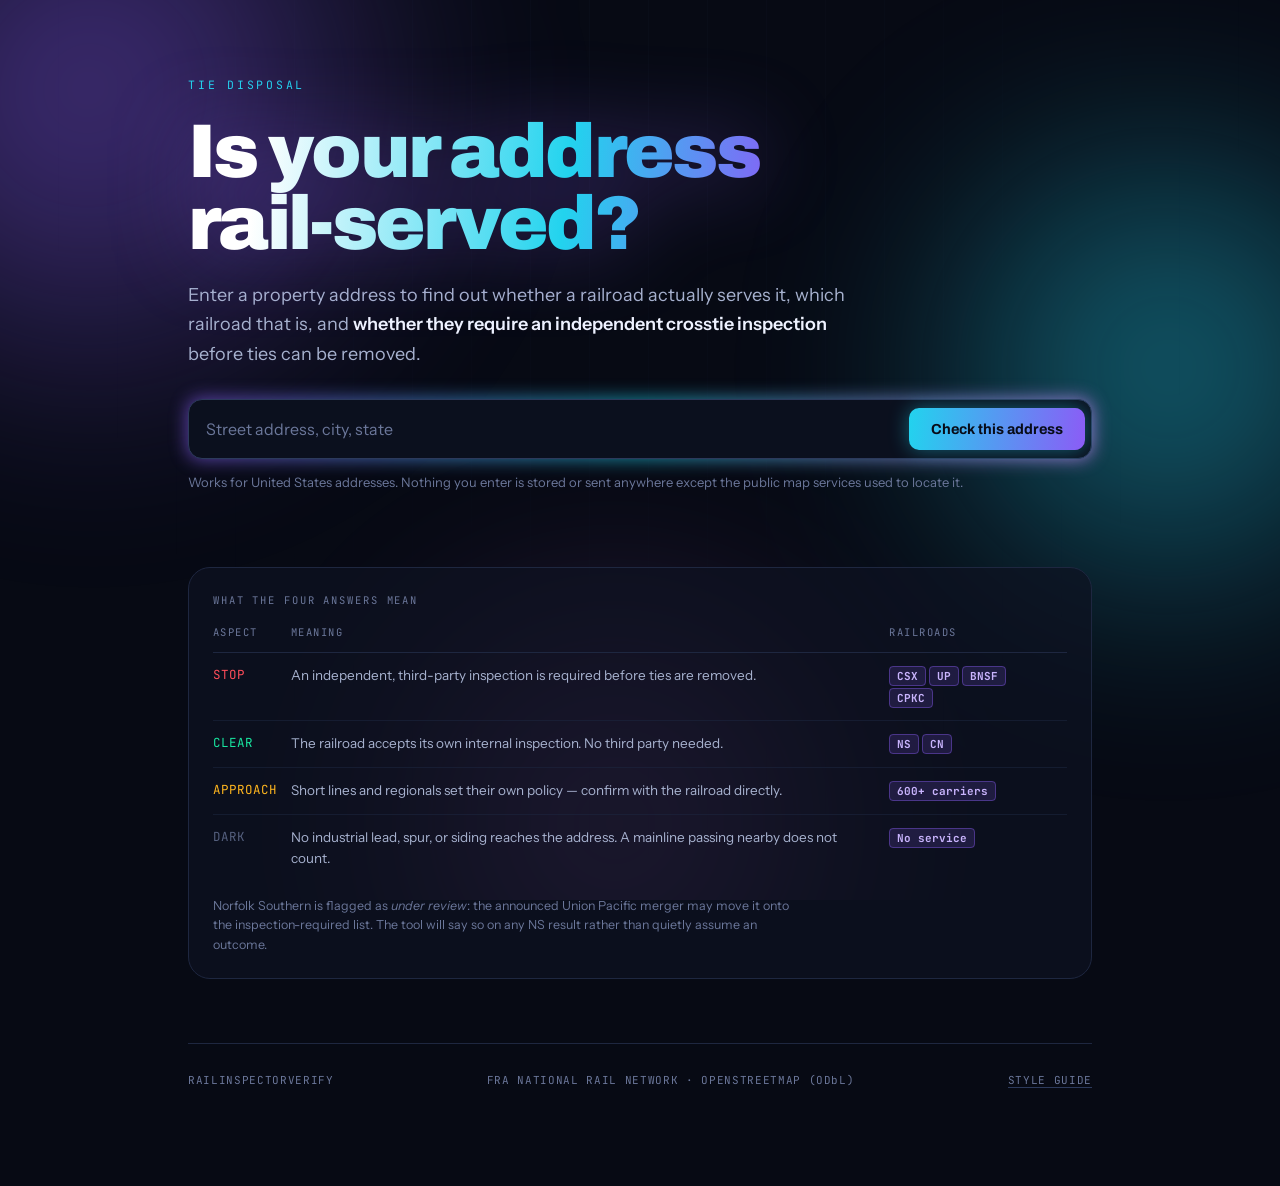
==== index.html @ 541ec3ba "Initial build: rail-served address lookup with inspection verdicts Static site, no backend. Determin" ====
<!DOCTYPE html>
<html lang="en">
<head>
<meta charset="utf-8">
<meta name="viewport" content="width=device-width, initial-scale=1">
<title>RailInspectorVerify — Is your address rail-served?</title>
<meta name="description" content="Check whether an address is served by a railroad, identify the operator, and see whether that railroad requires an independent crosstie inspection.">
<meta name="color-scheme" content="dark">

<meta property="og:title" content="RailInspectorVerify">
<meta property="og:description" content="Find out which railroad serves an address — and whether it requires an independent tie inspection.">
<meta property="og:type" content="website">

<link rel="preconnect" href="https://fonts.googleapis.com">
<link rel="preconnect" href="https://fonts.gstatic.com" crossorigin>
<link rel="stylesheet" href="https://fonts.googleapis.com/css2?family=Archivo:wght@400;600;800;900&family=Instrument+Sans:wght@400;500;600&family=JetBrains+Mono:wght@400;700&display=swap">
<link rel="stylesheet" href="assets/styles.css">
<link rel="icon" href="data:image/svg+xml,<svg xmlns='http://www.w3.org/2000/svg' viewBox='0 0 100 100'><circle cx='50' cy='50' r='38' fill='%2319E5A0'/></svg>">
</head>
<body>

<div class="aurora" aria-hidden="true">
  <div class="blob b1"></div>
  <div class="blob b2"></div>
  <div class="blob b3"></div>
</div>
<div class="grain" aria-hidden="true"></div>

<div class="shell">

  <header class="masthead">
    <p class="kicker">Tie Disposal</p>
    <h1>Is your address rail&#8209;served?</h1>
    <p class="dek">Enter a property address to find out whether a railroad actually serves it, which railroad that is, and <b>whether they require an independent crosstie inspection</b> before ties can be removed.</p>

    <form id="lookup" autocomplete="off">
      <label class="visually-hidden" for="address">Property address</label>
      <div class="field-wrap">
        <div class="field">
          <input id="address" name="address" type="text"
                 placeholder="Street address, city, state"
                 autocomplete="street-address" required>
          <button class="btn" id="lookup-btn" type="submit">Check this address</button>
        </div>
      </div>
      <p class="hint">Works for United States addresses. Nothing you enter is stored or sent anywhere except the public map services used to locate it.</p>
    </form>
  </header>

  <div id="result" hidden></div>

  <section class="panel" id="legend">
    <p class="comp-label">What the four answers mean</p>
    <div class="scroll">
      <table class="ev">
        <thead>
          <tr><th>Aspect</th><th>Meaning</th><th>Railroads</th></tr>
        </thead>
        <tbody>
          <tr>
            <td style="color:#FF4D5A">STOP</td>
            <td>An independent, third-party inspection is required before ties are removed.</td>
            <td><span class="net">CSX</span> <span class="net">UP</span> <span class="net">BNSF</span> <span class="net">CPKC</span></td>
          </tr>
          <tr>
            <td style="color:#19E5A0">CLEAR</td>
            <td>The railroad accepts its own internal inspection. No third party needed.</td>
            <td><span class="net">NS</span> <span class="net">CN</span></td>
          </tr>
          <tr>
            <td style="color:#FFB61F">APPROACH</td>
            <td>Short lines and regionals set their own policy — confirm with the railroad directly.</td>
            <td><span class="net">600+ carriers</span></td>
          </tr>
          <tr>
            <td style="color:#55607F">DARK</td>
            <td>No industrial lead, spur, or siding reaches the address. A mainline passing nearby does not count.</td>
            <td><span class="net">No service</span></td>
          </tr>
        </tbody>
      </table>
    </div>
    <p class="fineprint">Norfolk Southern is flagged as <em>under review</em>: the announced Union Pacific merger may move it onto the inspection-required list. The tool will say so on any NS result rather than quietly assume an outcome.</p>
  </section>

  <section class="edge" id="raffle" hidden>
    <p class="comp-label">Before you go</p>
    <div class="prize">
      <span class="prize-b">Win a Nintendo Switch 2</span>
      <span class="prize-s">One entry per company. We will email the winner when entries close.</span>
    </div>

    <form id="raffle-form">
      <div class="form-grid">
        <div class="fg">
          <label for="r-name">Name</label>
          <input id="r-name" name="name" type="text" autocomplete="name" required>
        </div>
        <div class="fg">
          <label for="r-company">Company</label>
          <input id="r-company" name="company" type="text" autocomplete="organization" required>
        </div>
        <div class="fg">
          <label for="r-email">Email</label>
          <input id="r-email" name="email" type="email" autocomplete="email" required>
        </div>
        <div class="fg">
          <label for="r-phone">Phone</label>
          <input id="r-phone" name="phone" type="tel" autocomplete="tel" required>
        </div>
      </div>

      <!-- Honeypot: bots fill this, people never see it. -->
      <input type="checkbox" name="botcheck" class="visually-hidden" style="display:none" tabindex="-1" autocomplete="off">

      <div style="display:flex;gap:11px;margin-top:20px;flex-wrap:wrap">
        <button class="btn" type="submit">Enter the drawing</button>
      </div>
    </form>
    <p class="form-status" id="raffle-status" role="status" aria-live="polite"></p>
  </section>

  <footer>
    <span>RAILINSPECTORVERIFY</span>
    <span>FRA NATIONAL RAIL NETWORK &middot; OPENSTREETMAP (ODbL)</span>
    <span><a href="docs/STYLE-GUIDE.html">STYLE GUIDE</a></span>
  </footer>

</div>

<script src="assets/railroads.js"></script>
<script src="assets/app.js"></script>
</body>
</html>
---- assets/styles.css ----
/* ============================================================================
   RailInspectorVerify — "Signal Aspect" design system
   Tokens and components follow docs/STYLE-GUIDE.html.

   Committed to a single dark theme by design: glow is the whole visual
   argument and it needs darkness to read. Every colour is painted explicitly
   so the page never borrows a host background.
   ========================================================================== */

:root {
  --ground: #070A14;
  --surface: #0E1322;
  --line: #1E2740;
  --line-bright: #2C3A5C;

  --ink: #EEF2FF;
  --ink-2: #A7B2CF;
  --ink-3: #6B779A;

  --stop: #FF4D5A;
  --stop-deep: #7A1420;
  --approach: #FFB61F;
  --approach-deep: #6B4405;
  --clear: #19E5A0;
  --clear-deep: #06503A;
  --dark-aspect: #55607F;

  --a1: #8B5CF6;
  --a2: #22D3EE;
  --a3: #E879F9;

  --display: "Archivo", "Helvetica Neue", Arial, sans-serif;
  --body: "Instrument Sans", system-ui, -apple-system, sans-serif;
  --mono: "JetBrains Mono", "SF Mono", Consolas, monospace;

  --r-sm: 8px;
  --r-md: 14px;
  --r-lg: 22px;
  --shell: 960px;
}

* { box-sizing: border-box; }

html { background: var(--ground); }

body {
  margin: 0;
  background: var(--ground);
  color: var(--ink);
  font-family: var(--body);
  font-size: 16px;
  line-height: 1.6;
  -webkit-font-smoothing: antialiased;
  overflow-x: hidden;
  position: relative;
  min-height: 100vh;
}

/* ---- Ambient aurora ------------------------------------------------------ */
.aurora { position: fixed; inset: 0; z-index: 0; pointer-events: none; overflow: hidden; }
.blob { position: absolute; border-radius: 50%; filter: blur(90px); opacity: .5; }
.b1 { width: 52vw; height: 52vw; left: -14vw; top: -14vw;
  background: radial-gradient(circle at 40% 40%, var(--a1), transparent 68%);
  animation: drift1 34s ease-in-out infinite; }
.b2 { width: 46vw; height: 46vw; right: -12vw; top: 8vw;
  background: radial-gradient(circle at 55% 45%, var(--a2), transparent 68%);
  animation: drift2 41s ease-in-out infinite; }
.b3 { width: 44vw; height: 44vw; left: 26vw; bottom: -16vw; opacity: .34;
  background: radial-gradient(circle at 50% 50%, var(--a3), transparent 70%);
  animation: drift3 47s ease-in-out infinite; }
@keyframes drift1 { 0%,100% { transform: translate3d(0,0,0) scale(1); } 50% { transform: translate3d(9vw,7vw,0) scale(1.16); } }
@keyframes drift2 { 0%,100% { transform: translate3d(0,0,0) scale(1.1); } 50% { transform: translate3d(-8vw,10vw,0) scale(.92); } }
@keyframes drift3 { 0%,100% { transform: translate3d(0,0,0) scale(1); } 50% { transform: translate3d(-10vw,-6vw,0) scale(1.2); } }

.grain {
  position: fixed; inset: 0; z-index: 1; pointer-events: none; opacity: .16;
  background: repeating-linear-gradient(90deg, transparent 0 58px, rgba(140,160,220,.16) 58px 59px);
  -webkit-mask-image: radial-gradient(ellipse at 50% 0%, #000 10%, transparent 78%);
  mask-image: radial-gradient(ellipse at 50% 0%, #000 10%, transparent 78%);
}

.shell { position: relative; z-index: 2; max-width: var(--shell); margin: 0 auto; padding: 0 28px 96px; }

/* ---- Masked gradient edge ------------------------------------------------ */
.edge {
  position: relative;
  border-radius: var(--r-lg);
  background: linear-gradient(180deg, rgba(20,27,46,.86), rgba(10,14,28,.92));
  backdrop-filter: blur(14px);
}
.edge::before {
  content: ""; position: absolute; inset: 0; border-radius: inherit; padding: 1px;
  background: linear-gradient(140deg, rgba(139,92,246,.85), rgba(34,211,238,.5) 42%, rgba(232,121,249,.28) 72%, rgba(60,72,104,.25));
  -webkit-mask: linear-gradient(#000 0 0) content-box, linear-gradient(#000 0 0);
  -webkit-mask-composite: xor;
  mask: linear-gradient(#000 0 0) content-box, linear-gradient(#000 0 0);
  mask-composite: exclude;
  pointer-events: none;
}

/* ---- Masthead ------------------------------------------------------------ */
.masthead { padding: 76px 0 34px; }
.kicker {
  font-family: var(--mono); font-size: 11.5px; letter-spacing: .24em;
  color: var(--a2); margin: 0 0 22px; text-transform: uppercase;
}
h1 {
  font-family: var(--display); font-weight: 900;
  font-size: clamp(40px, 7vw, 76px); line-height: .94; letter-spacing: -.035em;
  margin: 0 0 22px; text-wrap: balance;
  background: linear-gradient(96deg, #fff 8%, var(--a2) 42%, var(--a1) 66%, var(--a3) 88%);
  -webkit-background-clip: text; background-clip: text; color: transparent;
  filter: drop-shadow(0 0 42px rgba(139,92,246,.42));
}
.dek { font-size: 18px; line-height: 1.62; color: var(--ink-2); max-width: 58ch; margin: 0 0 30px; }
.dek b { color: var(--ink); font-weight: 600; }

/* ---- Address field ------------------------------------------------------- */
.field-wrap { position: relative; border-radius: var(--r-md); }
.field-wrap::before {
  content: ""; position: absolute; inset: -1px; border-radius: inherit;
  background: linear-gradient(96deg, var(--a1), var(--a2), var(--a3));
  opacity: .62; filter: blur(9px); z-index: 0; transition: opacity .35s;
}
.field-wrap:focus-within::before { opacity: 1; }
.field {
  position: relative; z-index: 1; display: flex; gap: 11px; align-items: center;
  background: #0B101E; border: 1px solid var(--line-bright);
  border-radius: var(--r-md); padding: 6px 6px 6px 17px;
}
.field input {
  flex: 1; background: none; border: 0; outline: 0; color: var(--ink);
  font-family: var(--body); font-size: 16px; padding: 13px 0; min-width: 0;
}
.field input::placeholder { color: var(--ink-3); }

.btn {
  font-family: var(--display); font-weight: 700; font-size: 14.5px;
  color: #080C18; border: 0; cursor: pointer; padding: 13px 22px;
  border-radius: 10px; background: linear-gradient(96deg, var(--a2), var(--a1));
  box-shadow: 0 0 20px rgba(34,211,238,.42);
  transition: transform .22s, box-shadow .22s, opacity .22s; white-space: nowrap;
}
.btn:hover:not(:disabled) { transform: translateY(-1px); box-shadow: 0 0 30px rgba(34,211,238,.68); }
.btn:disabled { opacity: .55; cursor: default; }

.hint { font-size: 13px; color: var(--ink-3); margin: 13px 0 0; }

/* ---- Result -------------------------------------------------------------- */
#result { margin-top: 40px; display: flex; flex-direction: column; gap: 18px; }

.loading {
  display: flex; align-items: center; gap: 13px; padding: 26px;
  border-radius: var(--r-lg); border: 1px solid var(--line);
  background: rgba(20,27,46,.6); color: var(--ink-2); font-size: 15px;
}
.pulse {
  width: 13px; height: 13px; border-radius: 50%; flex: none;
  background: var(--a2); box-shadow: 0 0 16px var(--a2);
  animation: breathe 1.5s ease-in-out infinite;
}
@keyframes breathe { 0%,100% { transform: scale(.72); opacity: .55; } 50% { transform: scale(1.15); opacity: 1; } }

.verdict-card {
  padding: 32px 30px; border-radius: var(--r-lg); position: relative;
  background: linear-gradient(180deg, rgba(18,24,42,.9), rgba(9,13,26,.95));
  border: 1px solid var(--line);
}
.verdict-head { display: flex; gap: 20px; align-items: center; margin-bottom: 17px; }

.lamp { width: 56px; height: 56px; border-radius: 50%; position: relative; flex: none; }
.lamp::after {
  content: ""; position: absolute; inset: 12px; border-radius: 50%;
  background: rgba(255,255,255,.9); opacity: .5; filter: blur(5px);
}
.s-stop .lamp {
  background: radial-gradient(circle at 42% 36%, #FF97A0, var(--stop) 52%, var(--stop-deep));
  box-shadow: 0 0 0 1px rgba(255,77,90,.5), 0 0 26px 5px rgba(255,77,90,.62), 0 0 68px 16px rgba(255,77,90,.34), inset 0 0 16px rgba(255,255,255,.34);
}
.s-approach .lamp {
  background: radial-gradient(circle at 42% 36%, #FFDA8E, var(--approach) 52%, var(--approach-deep));
  box-shadow: 0 0 0 1px rgba(255,182,31,.5), 0 0 26px 5px rgba(255,182,31,.62), 0 0 68px 16px rgba(255,182,31,.32), inset 0 0 16px rgba(255,255,255,.34);
}
.s-clear .lamp {
  background: radial-gradient(circle at 42% 36%, #8FFBD6, var(--clear) 52%, var(--clear-deep));
  box-shadow: 0 0 0 1px rgba(25,229,160,.5), 0 0 26px 5px rgba(25,229,160,.6), 0 0 68px 16px rgba(25,229,160,.3), inset 0 0 16px rgba(255,255,255,.34);
}
.s-dark .lamp {
  background: radial-gradient(circle at 42% 36%, #39435F, #1A2136 60%, #10151F);
  box-shadow: 0 0 0 1px rgba(85,96,127,.34), inset 0 3px 10px rgba(0,0,0,.7);
}
.s-dark .lamp::after { opacity: .05; }

.aspect { font-family: var(--mono); font-weight: 700; font-size: 12px; letter-spacing: .2em; margin: 0 0 7px; }
.s-stop .aspect { color: var(--stop); }
.s-approach .aspect { color: var(--approach); }
.s-clear .aspect { color: var(--clear); }
.s-dark .aspect { color: var(--dark-aspect); }

.verdict-title {
  font-family: var(--display); font-weight: 800; font-size: clamp(22px, 3.4vw, 30px);
  line-height: 1.14; letter-spacing: -.022em; margin: 0; text-wrap: balance;
}
.verdict-detail { font-size: 15.5px; color: var(--ink-2); line-height: 1.62; margin: 0; max-width: 62ch; }

.matched {
  display: flex; gap: 12px; align-items: baseline; flex-wrap: wrap;
  margin-top: 20px; padding-top: 17px; border-top: 1px solid var(--line);
}
.matched-k {
  font-family: var(--mono); font-size: 10.5px; letter-spacing: .14em;
  text-transform: uppercase; color: var(--a2); white-space: nowrap;
}
.matched-v { font-size: 13.5px; color: var(--ink-2); }

/* ---- Panels -------------------------------------------------------------- */
.panel { padding: 24px; border-radius: var(--r-lg); border: 1px solid var(--line); background: rgba(14,19,34,.72); }
.comp-label { font-family: var(--mono); font-size: 10.5px; letter-spacing: .18em; color: var(--ink-3); margin: 0 0 16px; text-transform: uppercase; }

.rr { display: flex; align-items: center; gap: 15px; padding: 16px 18px; border-radius: var(--r-md);
  background: rgba(255,255,255,.03); border: 1px solid var(--line); flex-wrap: wrap; }
.rr-mark {
  font-family: var(--mono); font-weight: 700; font-size: 16px; letter-spacing: .04em;
  color: #08101E; background: linear-gradient(135deg, var(--a2), var(--a1));
  padding: 10px 13px; border-radius: 9px; box-shadow: 0 0 18px rgba(34,211,238,.36);
}
.rr-name { font-weight: 600; font-size: 15.5px; margin: 0 0 2px; }
.rr-sub { font-family: var(--mono); font-size: 11.5px; color: var(--ink-3); letter-spacing: .04em; margin: 0; }
.rr-flag {
  margin-left: auto; font-family: var(--mono); font-size: 10.5px; letter-spacing: .11em;
  color: var(--approach); border: 1px solid rgba(255,182,31,.4);
  background: rgba(255,182,31,.09); padding: 5px 10px; border-radius: 999px; text-transform: uppercase;
}

/* ---- Evidence table ------------------------------------------------------ */
.scroll { overflow-x: auto; }
.ev { width: 100%; border-collapse: collapse; font-size: 13.5px; }
.ev th {
  text-align: left; font-family: var(--mono); font-size: 10.5px; letter-spacing: .14em;
  color: var(--ink-3); font-weight: 400; padding: 0 14px 11px 0;
  border-bottom: 1px solid var(--line); white-space: nowrap; text-transform: uppercase;
}
.ev td { padding: 12px 14px 12px 0; border-bottom: 1px solid rgba(30,39,64,.55); color: var(--ink-2); vertical-align: top; }
.ev td:first-child { font-family: var(--mono); color: var(--a2); white-space: nowrap; font-size: 12.5px; }
.ev tr:last-child td { border-bottom: 0; }
.net {
  font-family: var(--mono); font-size: 11px; font-weight: 700; padding: 2px 7px;
  border-radius: 4px; background: rgba(139,92,246,.16);
  border: 1px solid rgba(139,92,246,.4); color: #C9B4FD; white-space: nowrap;
}

.fineprint { font-size: 12.5px; color: var(--ink-3); line-height: 1.56; margin: 14px 0 0; max-width: 72ch; }

/* ---- Raffle -------------------------------------------------------------- */
#raffle { margin-top: 44px; padding: 30px; border-radius: var(--r-lg); }
.prize {
  display: flex; align-items: center; gap: 13px; margin-bottom: 22px;
  padding: 14px 17px; border-radius: var(--r-md); flex-wrap: wrap;
  background: linear-gradient(96deg, rgba(139,92,246,.16), rgba(34,211,238,.08));
  border: 1px solid rgba(139,92,246,.32);
}
.prize-b { font-family: var(--display); font-weight: 800; font-size: 15.5px; }
.prize-s { font-size: 12.5px; color: var(--ink-2); }

.form-grid { display: grid; grid-template-columns: 1fr 1fr; gap: 15px; }
.fg { display: flex; flex-direction: column; gap: 7px; }
.fg label { font-family: var(--mono); font-size: 10.5px; letter-spacing: .14em; color: var(--ink-3); text-transform: uppercase; }
.fg input {
  background: #0B101E; border: 1px solid var(--line); border-radius: 9px;
  padding: 12px 13px; color: var(--ink); font-family: var(--body); font-size: 14.5px;
  outline: 0; transition: border-color .22s, box-shadow .22s; min-width: 0;
}
.fg input:focus { border-color: var(--a2); box-shadow: 0 0 0 3px rgba(34,211,238,.16), 0 0 20px rgba(34,211,238,.2); }

.form-status { margin: 16px 0 0; font-size: 14px; }
.form-status.ok { color: var(--clear); }
.form-status.err { color: var(--stop); }

/* ---- Footer -------------------------------------------------------------- */
footer {
  margin-top: 64px; padding-top: 28px; border-top: 1px solid var(--line);
  display: flex; justify-content: space-between; gap: 18px; flex-wrap: wrap;
  font-family: var(--mono); font-size: 11px; color: var(--ink-3); letter-spacing: .06em;
}
footer a { color: var(--ink-3); text-decoration: none; border-bottom: 1px solid var(--line-bright); }
footer a:hover { color: var(--a2); }

/* ---- Responsive & accessibility ------------------------------------------ */
@media (max-width: 640px) {
  .form-grid { grid-template-columns: 1fr; }
  .masthead { padding: 52px 0 28px; }
  .shell { padding: 0 18px 68px; }
  .field { flex-wrap: wrap; }
  .field input { padding: 11px 0; }
  .btn { width: 100%; }
  .verdict-card, #raffle, .panel { padding: 22px 18px; }
  .verdict-head { gap: 15px; }
}

@media (prefers-reduced-motion: reduce) {
  *, *::before, *::after { animation: none !important; transition: none !important; }
}

:focus-visible { outline: 2px solid var(--a2); outline-offset: 3px; border-radius: 4px; }

.visually-hidden {
  position: absolute; width: 1px; height: 1px; padding: 0; margin: -1px;
  overflow: hidden; clip: rect(0 0 0 0); white-space: nowrap; border: 0;
}
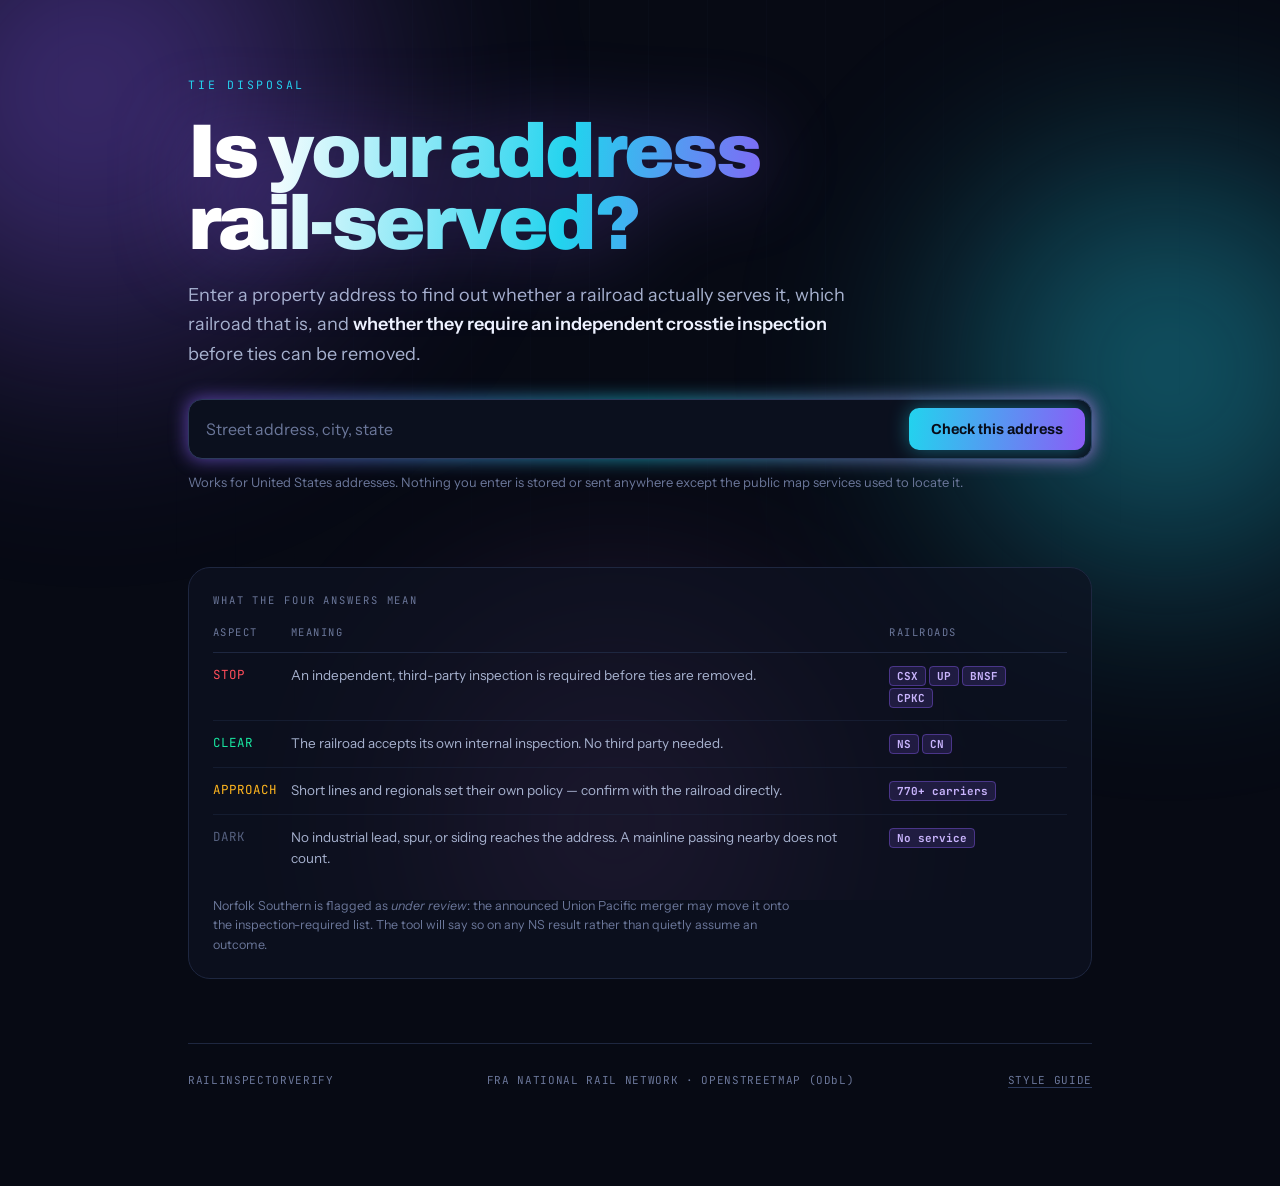
==== commit 711e4d6f: "Correct short-line carrier count from measured FRA data Queried distinct RROWNER1 values on industri" ====
--- a/index.html
+++ b/index.html
@@ -70,7 +70,7 @@
           <tr>
             <td style="color:#FFB61F">APPROACH</td>
             <td>Short lines and regionals set their own policy — confirm with the railroad directly.</td>
-            <td><span class="net">600+ carriers</span></td>
+            <td><span class="net">770+ carriers</span></td>
           </tr>
           <tr>
             <td style="color:#55607F">DARK</td>
